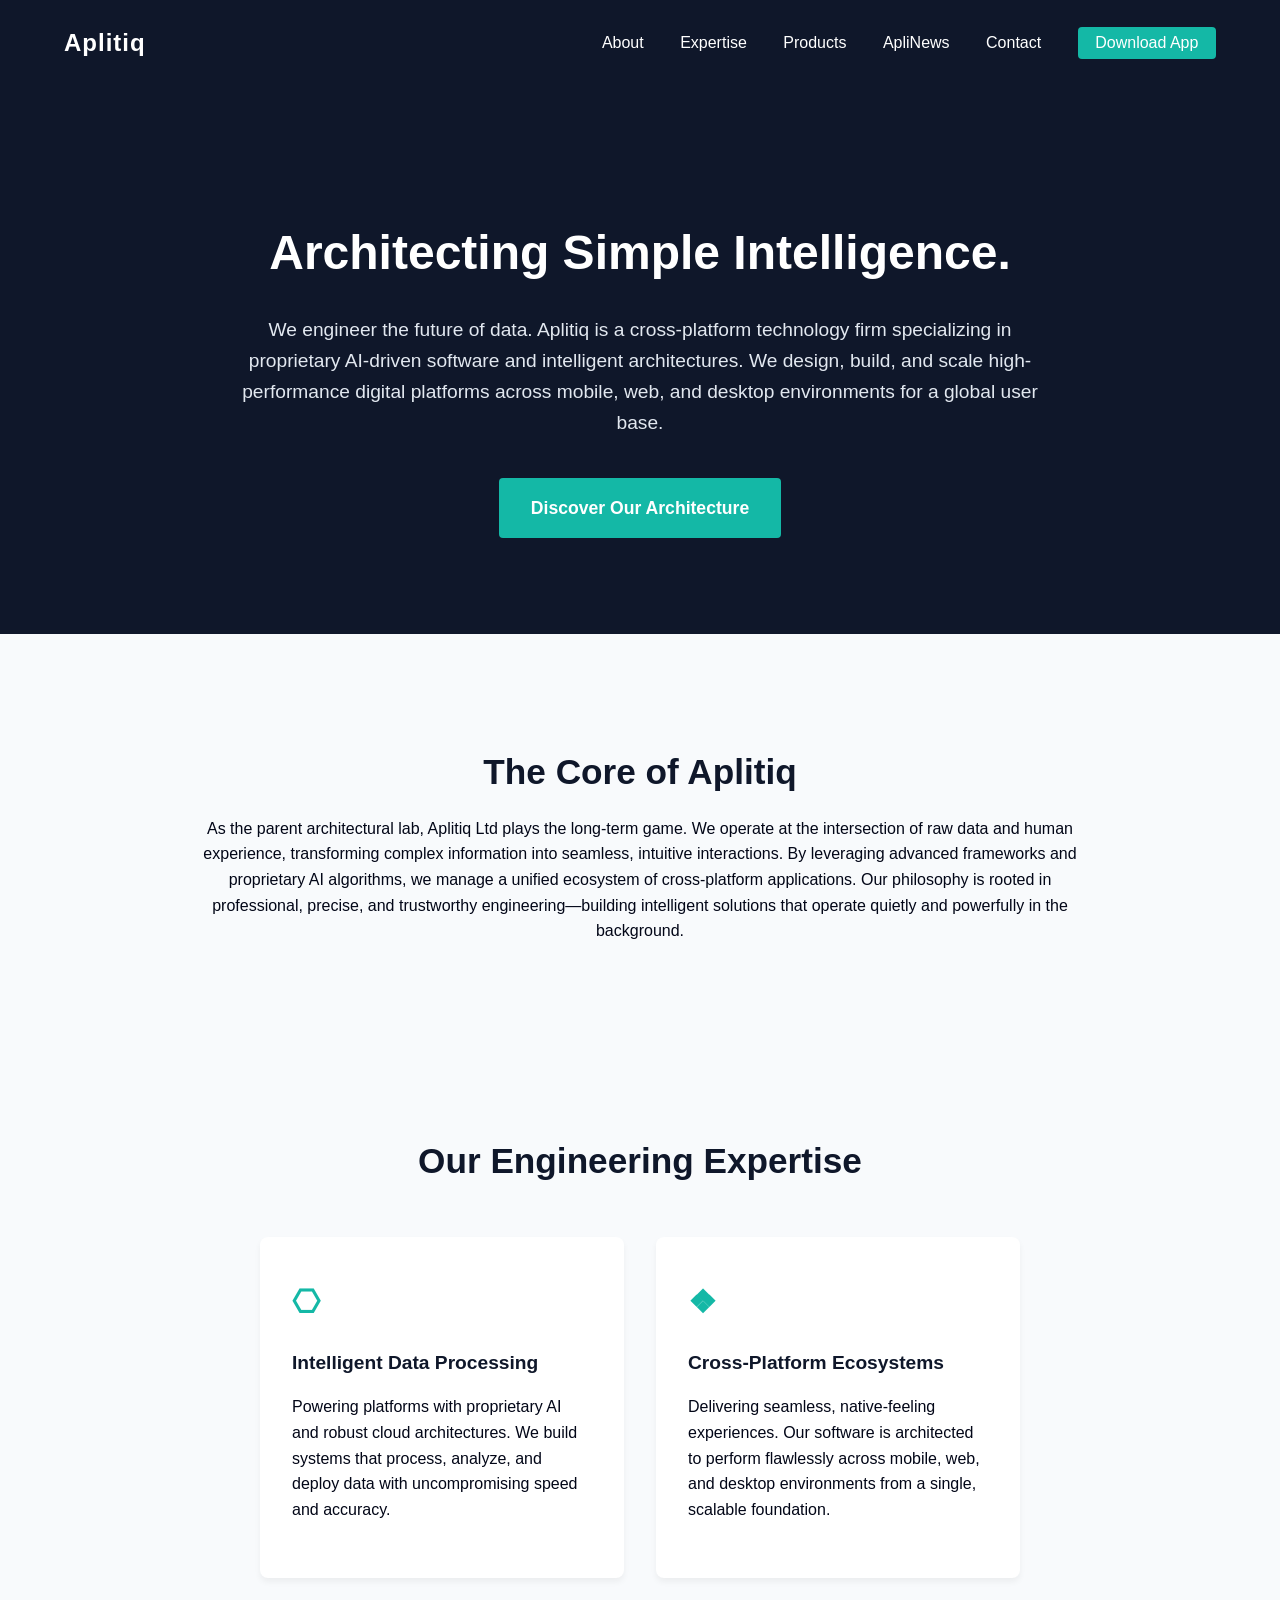
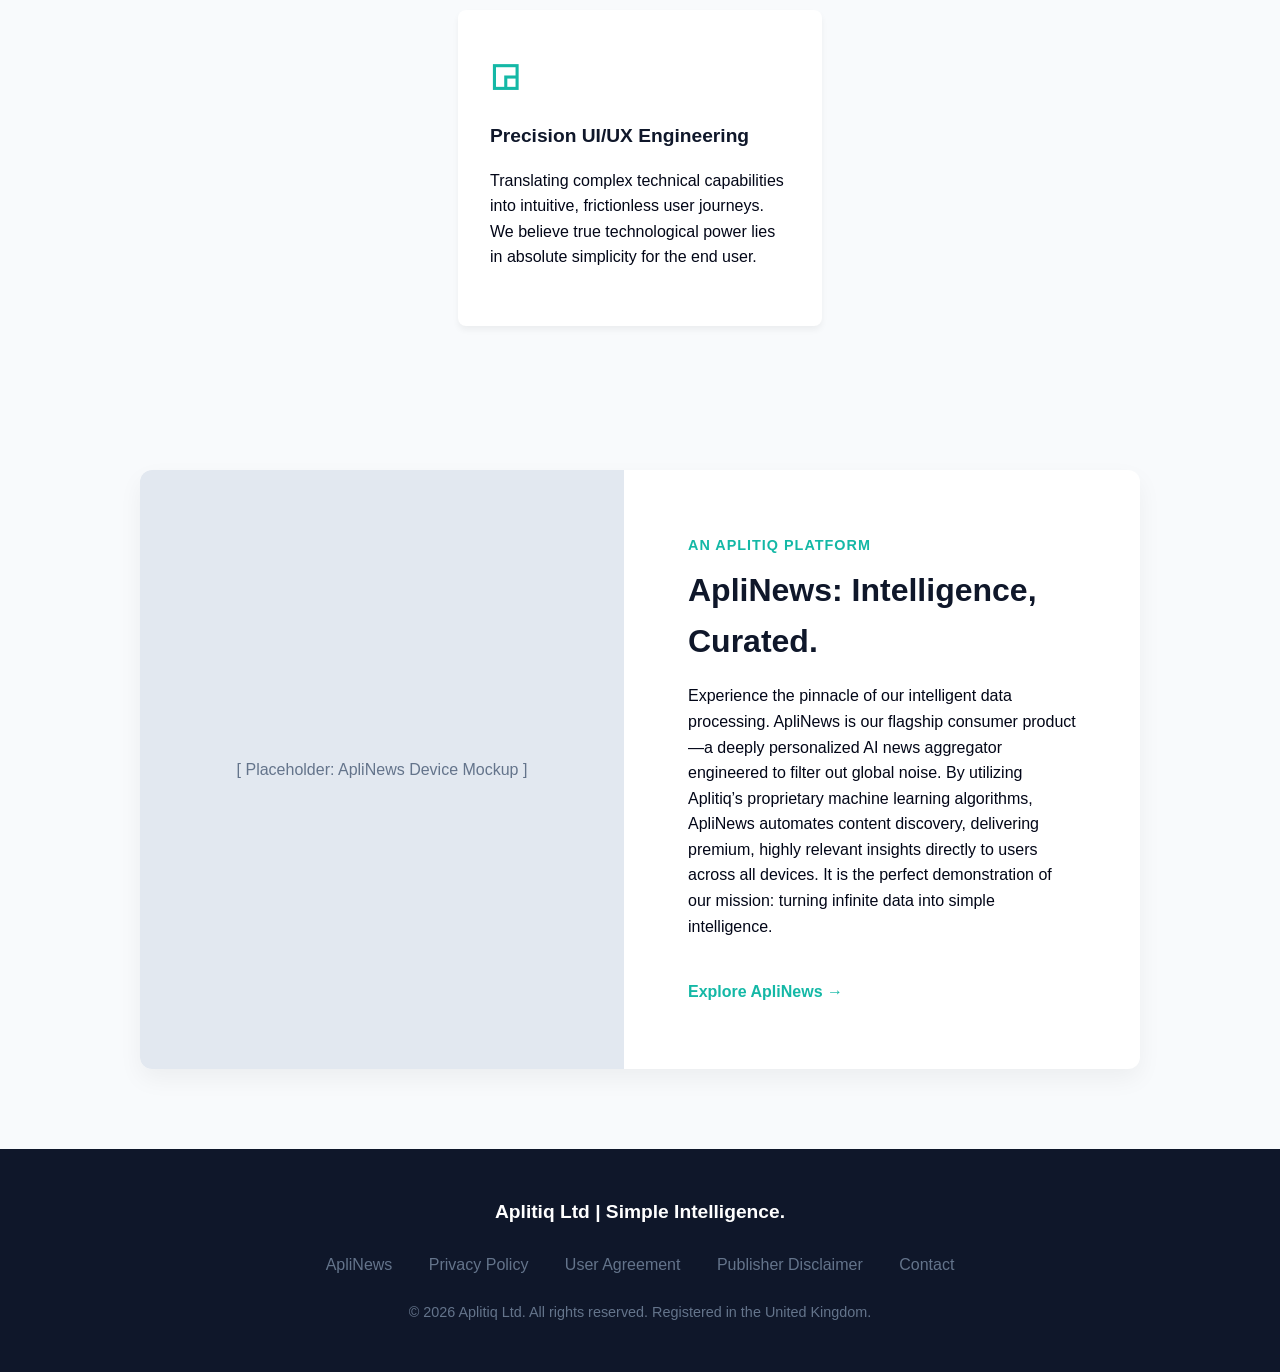
==== index.html @ 17eafb43 "main aplitiq website" ====
<!DOCTYPE html>
<html lang="en">
<head>
    <meta charset="UTF-8">
    <meta name="viewport" content="width=device-width, initial-scale=1.0">
    <title>Aplitiq Ltd | Simple Intelligence</title>
    <style>
        /* Global Styles & Variables */
        :root {
            --deep-slate: #0F172A;
            --electric-teal: #14B8A6;
            --crisp-off-white: #F8FAFC;
            --pure-white: #FFFFFF;
            --ink-black: #020617;
            --muted-slate: #64748B;
        }

        body {
            font-family: -apple-system, BlinkMacSystemFont, "Segoe UI", Roboto, Helvetica, Arial, sans-serif;
            margin: 0;
            padding: 0;
            background-color: var(--crisp-off-white);
            color: var(--ink-black);
            line-height: 1.6;
        }

        h1, h2, h3 {
            color: var(--deep-slate);
            margin-bottom: 1rem;
        }

        a {
            text-decoration: none;
            transition: color 0.3s ease;
        }

        /* 1. Header / Navigation */
        .navbar {
            background-color: var(--deep-slate);
            padding: 1.5rem 5%;
            display: flex;
            justify-content: space-between;
            align-items: center;
        }

        .logo {
            color: var(--pure-white);
            font-size: 1.5rem;
            font-weight: bold;
            letter-spacing: 1px;
        }

        .nav-links a {
            color: var(--pure-white);
            margin-left: 2rem;
            font-weight: 500;
        }

        .nav-links a:hover {
            color: var(--electric-teal);
        }

        .nav-links .nav-cta {
            background-color: var(--electric-teal);
            padding: 0.45rem 1.1rem;
            border-radius: 4px;
        }

        .nav-links .nav-cta:hover {
            background-color: #0F9788;
            color: var(--pure-white);
        }

        /* 2. Hero Section */
        .hero {
            background-color: var(--deep-slate);
            color: var(--pure-white);
            text-align: center;
            padding: 6rem 5%;
        }

        .hero h1 {
            color: var(--pure-white);
            font-size: 3rem;
            margin-bottom: 1.5rem;
        }

        .hero p {
            font-size: 1.2rem;
            max-width: 800px;
            margin: 0 auto 2.5rem auto;
            color: #E2E8F0; /* Slightly muted white for readability */
        }

        .cta-btn {
            background-color: var(--electric-teal);
            color: var(--pure-white);
            padding: 1rem 2rem;
            font-size: 1.1rem;
            font-weight: bold;
            border-radius: 4px;
            display: inline-block;
        }

        .cta-btn:hover {
            background-color: #0F9788; /* Slightly darker teal on hover */
        }

        /* 3. About The Lab */
        .about {
            padding: 5rem 5%;
            text-align: center;
            max-width: 900px;
            margin: 0 auto;
        }

        .about h2 {
            font-size: 2.2rem;
        }

        /* 4. Core Competencies */
        .competencies {
            padding: 4rem 5%;
            background-color: var(--crisp-off-white);
            text-align: center;
        }

        .competencies h2 {
            font-size: 2.2rem;
            margin-bottom: 3rem;
        }

        .cards-container {
            display: flex;
            justify-content: center;
            gap: 2rem;
            flex-wrap: wrap;
        }

        .card {
            background-color: var(--pure-white);
            padding: 2.5rem 2rem;
            border-radius: 8px;
            width: 300px;
            box-shadow: 0 4px 6px rgba(0, 0, 0, 0.05);
            text-align: left;
        }

        .card-icon {
            color: var(--electric-teal);
            font-size: 2rem;
            margin-bottom: 1rem;
            font-weight: bold;
        }

        .card h3 {
            font-size: 1.2rem;
            margin-bottom: 1rem;
        }

        /* 5. Featured Product */
        .product-spotlight {
            padding: 5rem 5%;
        }

        .product-container {
            background-color: var(--pure-white);
            border-radius: 12px;
            display: flex;
            max-width: 1000px;
            margin: 0 auto;
            overflow: hidden;
            box-shadow: 0 10px 25px rgba(0, 0, 0, 0.05);
            flex-wrap: wrap;
        }

        .product-visual {
            flex: 1;
            min-width: 300px;
            background-color: #E2E8F0; /* Placeholder for image */
            display: flex;
            align-items: center;
            justify-content: center;
            padding: 3rem;
            color: var(--muted-slate);
        }

        .product-copy {
            flex: 1;
            padding: 4rem;
            min-width: 300px;
        }

        .eyebrow {
            color: var(--electric-teal);
            font-weight: bold;
            font-size: 0.9rem;
            letter-spacing: 1px;
            text-transform: uppercase;
        }

        .product-copy h2 {
            font-size: 2rem;
            margin-top: 0.5rem;
        }

        .product-link {
            color: var(--electric-teal);
            font-weight: bold;
            display: inline-block;
            margin-top: 1.5rem;
        }

        /* 6. Footer */
        .footer {
            background-color: var(--deep-slate);
            color: var(--muted-slate);
            text-align: center;
            padding: 3rem 5%;
        }

        .footer-brand {
            color: var(--pure-white);
            font-weight: bold;
            font-size: 1.2rem;
            margin-bottom: 1.5rem;
        }

        .footer-links {
            margin-bottom: 1.5rem;
        }

        .footer-links a {
            color: var(--muted-slate);
            margin: 0 1rem;
        }

        .footer-links a:hover {
            color: var(--pure-white);
        }

        .footer-legal {
            font-size: 0.9rem;
        }

        /* Responsive adjustments */
        @media (max-width: 768px) {
            .navbar { flex-direction: column; gap: 1rem; }
            .nav-links a { margin: 0 1rem; }
            .hero h1 { font-size: 2.2rem; }
            .product-copy { padding: 2rem; }
        }
    </style>
</head>
<body>

    <!-- 1. Header / Navigation -->
    <nav class="navbar">
        <div class="logo">Aplitiq</div>
        <div class="nav-links">
            <a href="#about">About</a>
            <a href="#expertise">Expertise</a>
            <a href="#products">Products</a>
            <a href="/aplinews/">ApliNews</a>
            <a href="/contact/">Contact</a>
            <a href="/aplinews/" class="nav-cta">Download App</a>
        </div>
    </nav>

    <!-- 2. Hero Section -->
    <header class="hero">
        <h1>Architecting Simple Intelligence.</h1>
        <p>We engineer the future of data. Aplitiq is a cross-platform technology firm specializing in proprietary AI-driven software and intelligent architectures. We design, build, and scale high-performance digital platforms across mobile, web, and desktop environments for a global user base.</p>
        <a href="#work" class="cta-btn">Discover Our Architecture</a>
    </header>

    <!-- 3. About The Lab -->
    <section id="about" class="about">
        <h2>The Core of Aplitiq</h2>
        <p>As the parent architectural lab, Aplitiq Ltd plays the long-term game. We operate at the intersection of raw data and human experience, transforming complex information into seamless, intuitive interactions. By leveraging advanced frameworks and proprietary AI algorithms, we manage a unified ecosystem of cross-platform applications. Our philosophy is rooted in professional, precise, and trustworthy engineering—building intelligent solutions that operate quietly and powerfully in the background.</p>
    </section>

    <!-- 4. Core Competencies / Expertise -->
    <section id="expertise" class="competencies">
        <h2>Our Engineering Expertise</h2>
        <div class="cards-container">
            
            <div class="card">
                <div class="card-icon">⎔</div>
                <h3>Intelligent Data Processing</h3>
                <p>Powering platforms with proprietary AI and robust cloud architectures. We build systems that process, analyze, and deploy data with uncompromising speed and accuracy.</p>
            </div>

            <div class="card">
                <div class="card-icon">❖</div>
                <h3>Cross-Platform Ecosystems</h3>
                <p>Delivering seamless, native-feeling experiences. Our software is architected to perform flawlessly across mobile, web, and desktop environments from a single, scalable foundation.</p>
            </div>

            <div class="card">
                <div class="card-icon">◲</div>
                <h3>Precision UI/UX Engineering</h3>
                <p>Translating complex technical capabilities into intuitive, frictionless user journeys. We believe true technological power lies in absolute simplicity for the end user.</p>
            </div>

        </div>
    </section>

    <!-- 5. Featured Product Spotlight -->
    <section id="products" class="product-spotlight">
        <div class="product-container">
            <div class="product-visual">
                <p>[ Placeholder: ApliNews Device Mockup ]</p>
            </div>
            <div class="product-copy">
                <div class="eyebrow">An Aplitiq Platform</div>
                <h2>ApliNews: Intelligence, Curated.</h2>
                <p>Experience the pinnacle of our intelligent data processing. ApliNews is our flagship consumer product—a deeply personalized AI news aggregator engineered to filter out global noise. By utilizing Aplitiq’s proprietary machine learning algorithms, ApliNews automates content discovery, delivering premium, highly relevant insights directly to users across all devices. It is the perfect demonstration of our mission: turning infinite data into simple intelligence.</p>
                <a href="/aplinews/" class="product-link">Explore ApliNews →</a>
            </div>
        </div>
    </section>

    <!-- 6. Footer -->
    <footer class="footer">
        <div class="footer-brand">Aplitiq Ltd | Simple Intelligence.</div>
        <div class="footer-links">
            <a href="/aplinews/">ApliNews</a>
            <a href="/privacy-policy/">Privacy Policy</a>
            <a href="/user-agreement/">User Agreement</a>
            <a href="/publisher-disclaimer/">Publisher Disclaimer</a>
            <a href="/contact/">Contact</a>
        </div>
        <div class="footer-legal">
            © 2026 Aplitiq Ltd. All rights reserved. Registered in the United Kingdom.
        </div>
    </footer>

</body>
</html>
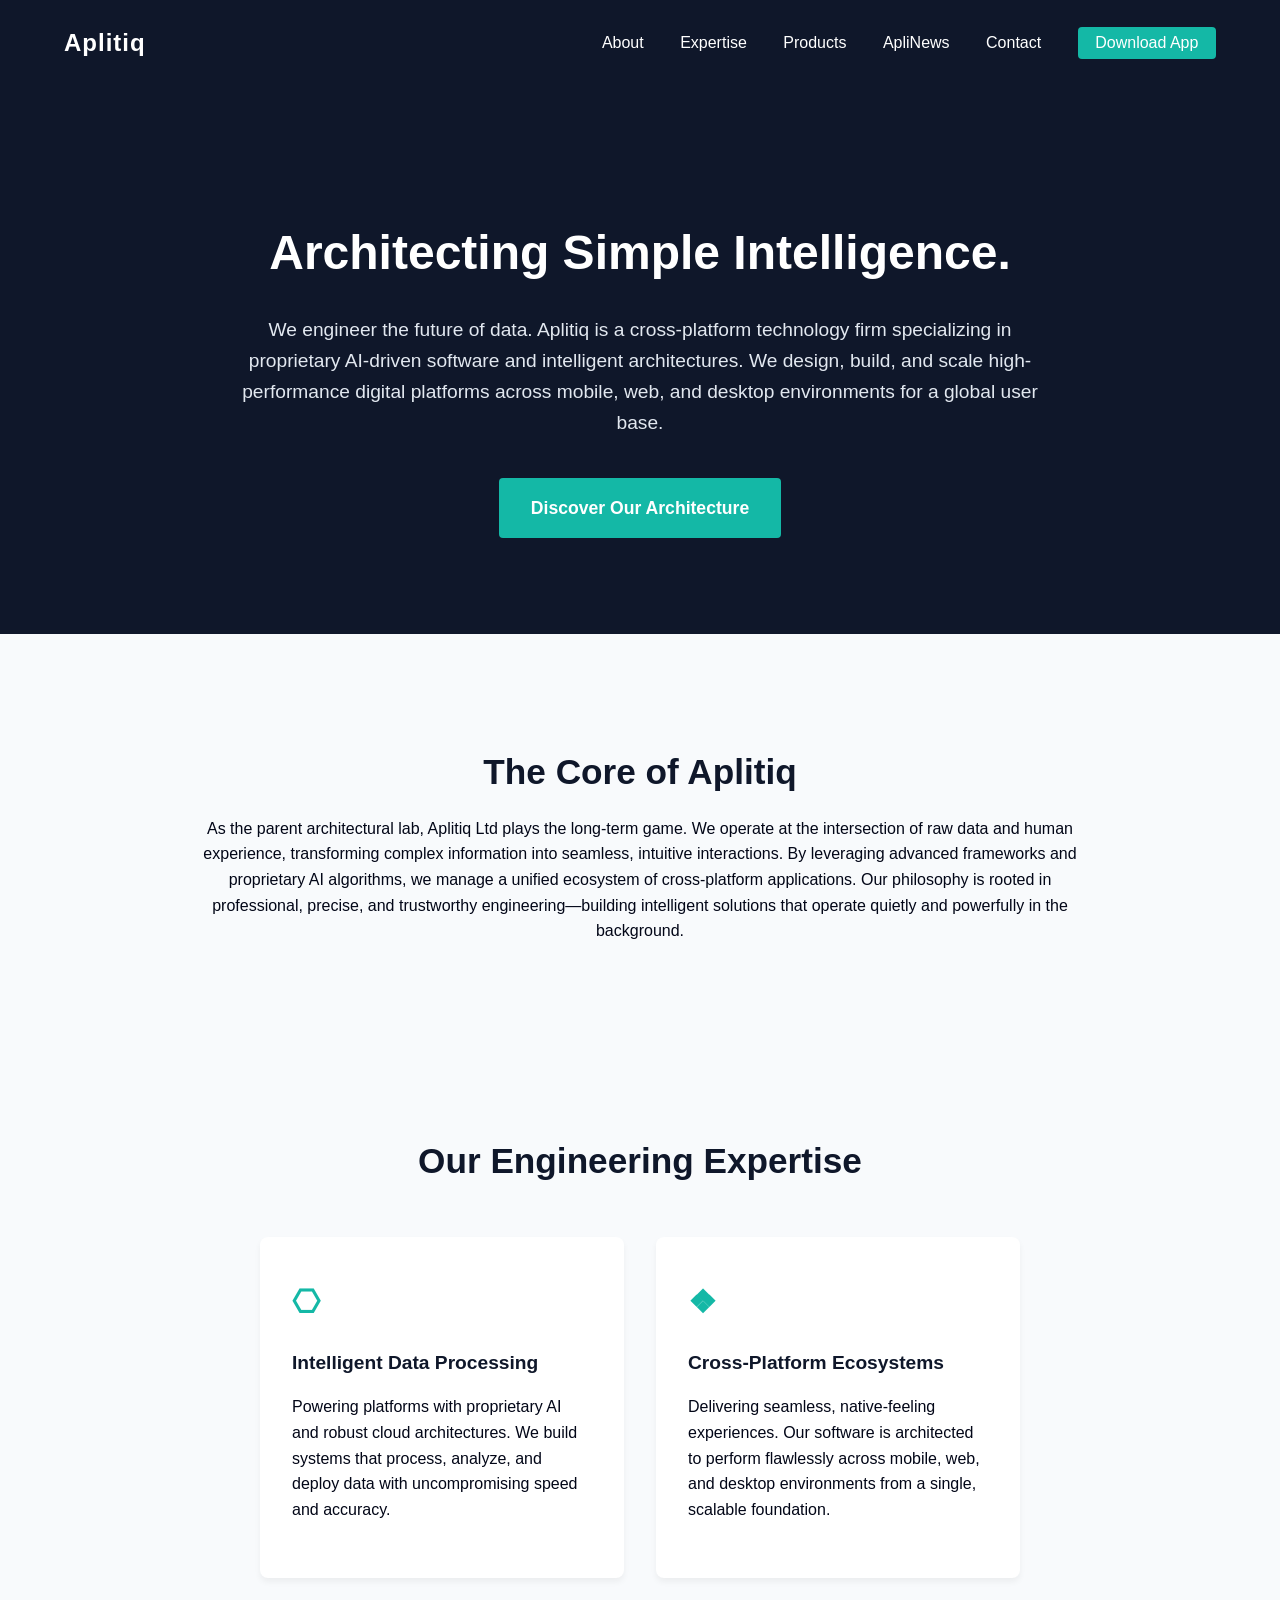
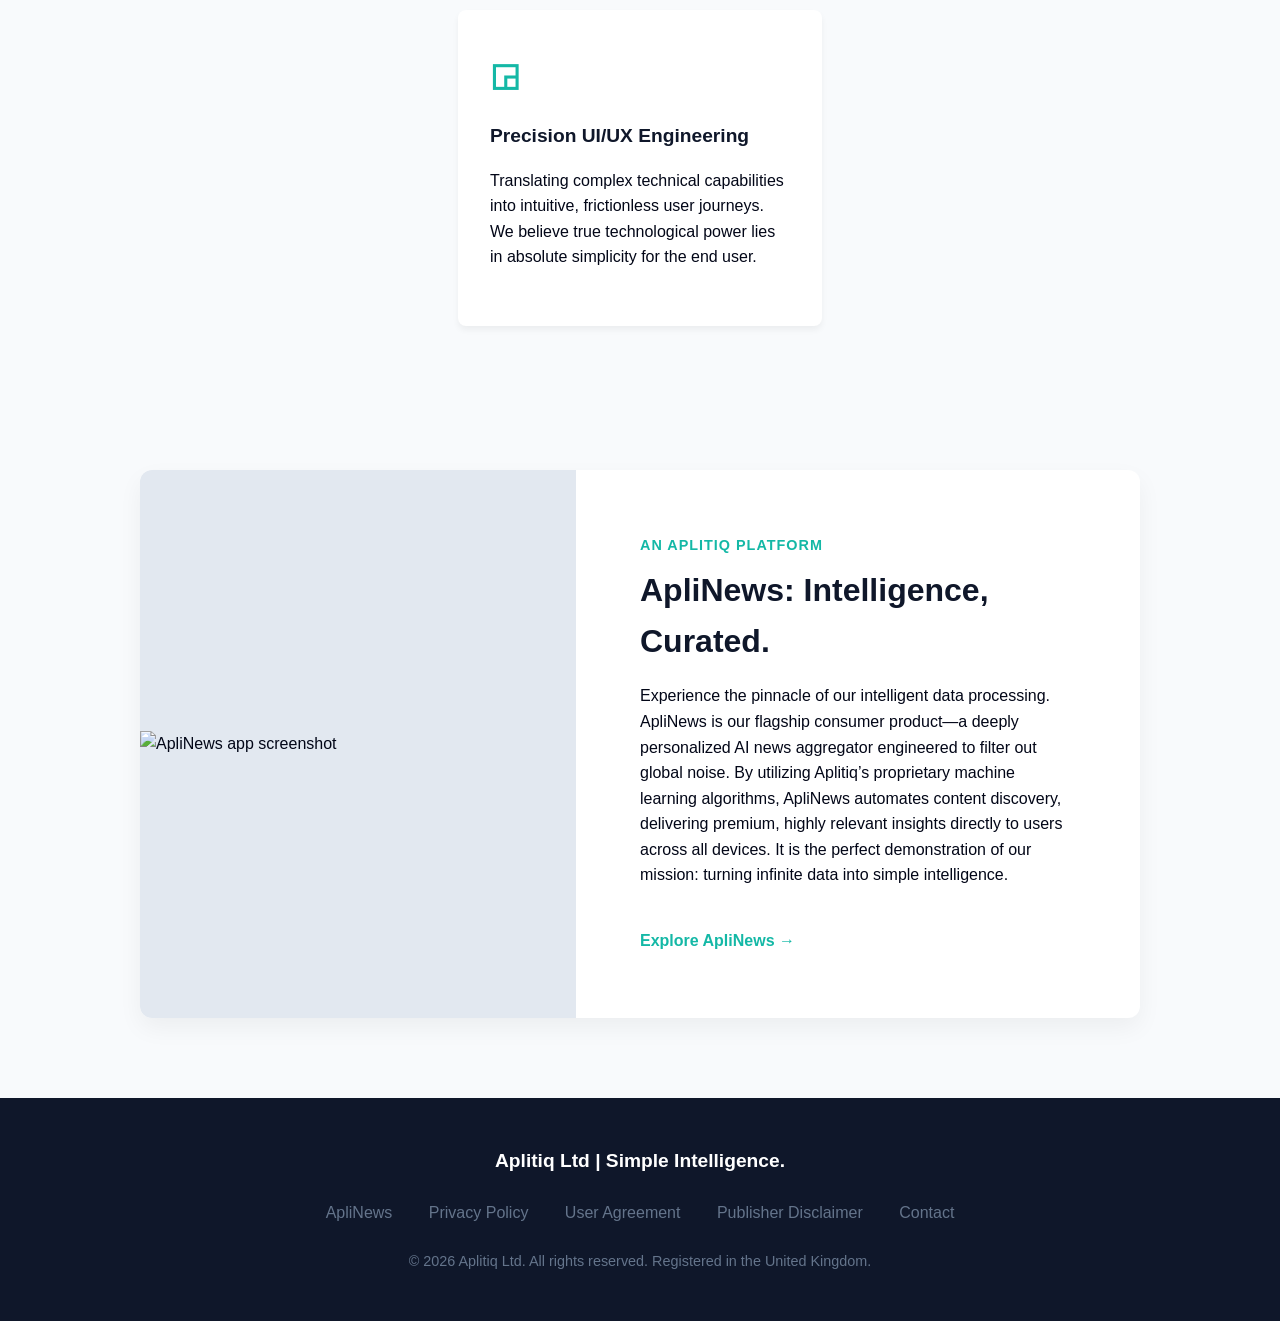
==== commit fca780ef: "adding images" ====
--- a/index.html
+++ b/index.html
@@ -177,12 +177,18 @@
         .product-visual {
             flex: 1;
             min-width: 300px;
-            background-color: #E2E8F0; /* Placeholder for image */
+            background-color: #E2E8F0;
             display: flex;
             align-items: center;
             justify-content: center;
-            padding: 3rem;
-            color: var(--muted-slate);
+            padding: 0;
+        }
+
+        .product-visual img {
+            width: 100%;
+            height: auto;
+            display: block;
+            object-fit: cover;
         }
 
         .product-copy {
@@ -310,7 +316,7 @@
     <section id="products" class="product-spotlight">
         <div class="product-container">
             <div class="product-visual">
-                <p>[ Placeholder: ApliNews Device Mockup ]</p>
+                <img src="/images/aplinews-screen.jpg" alt="ApliNews app screenshot">
             </div>
             <div class="product-copy">
                 <div class="eyebrow">An Aplitiq Platform</div>
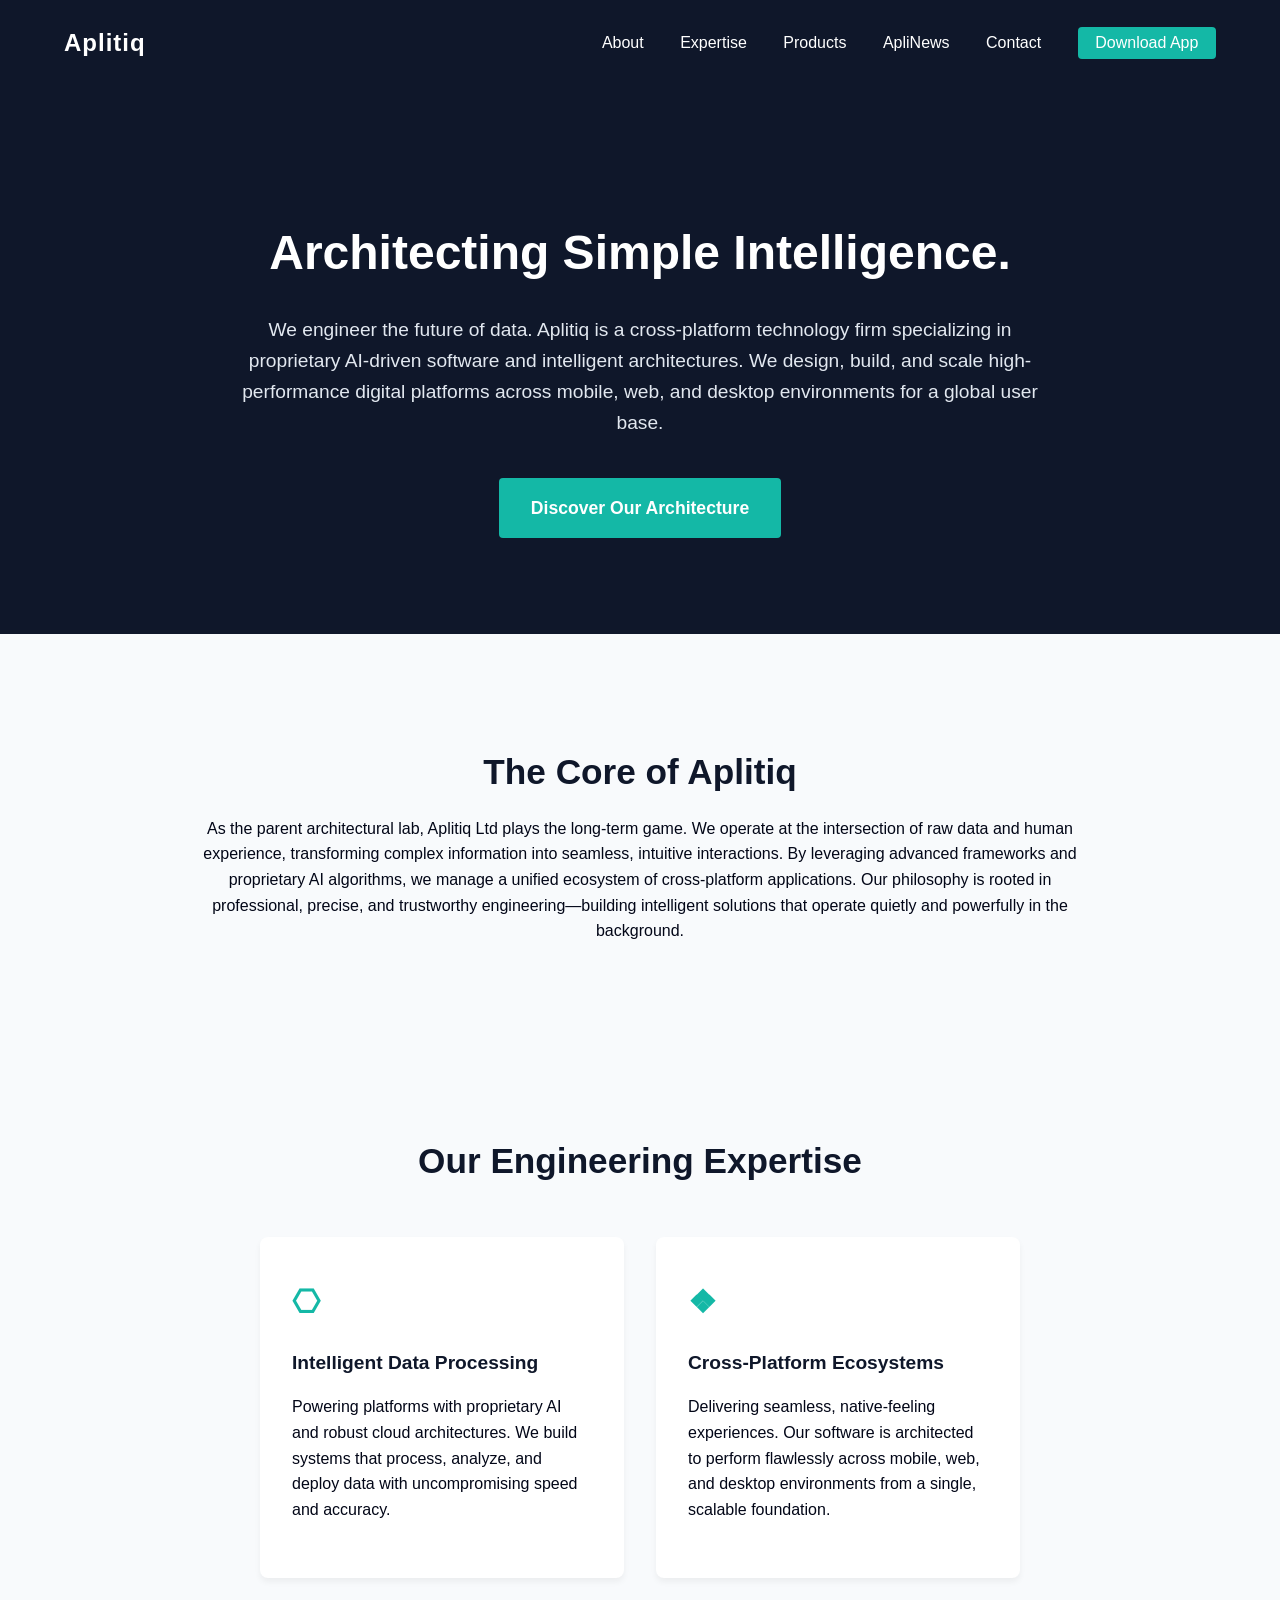
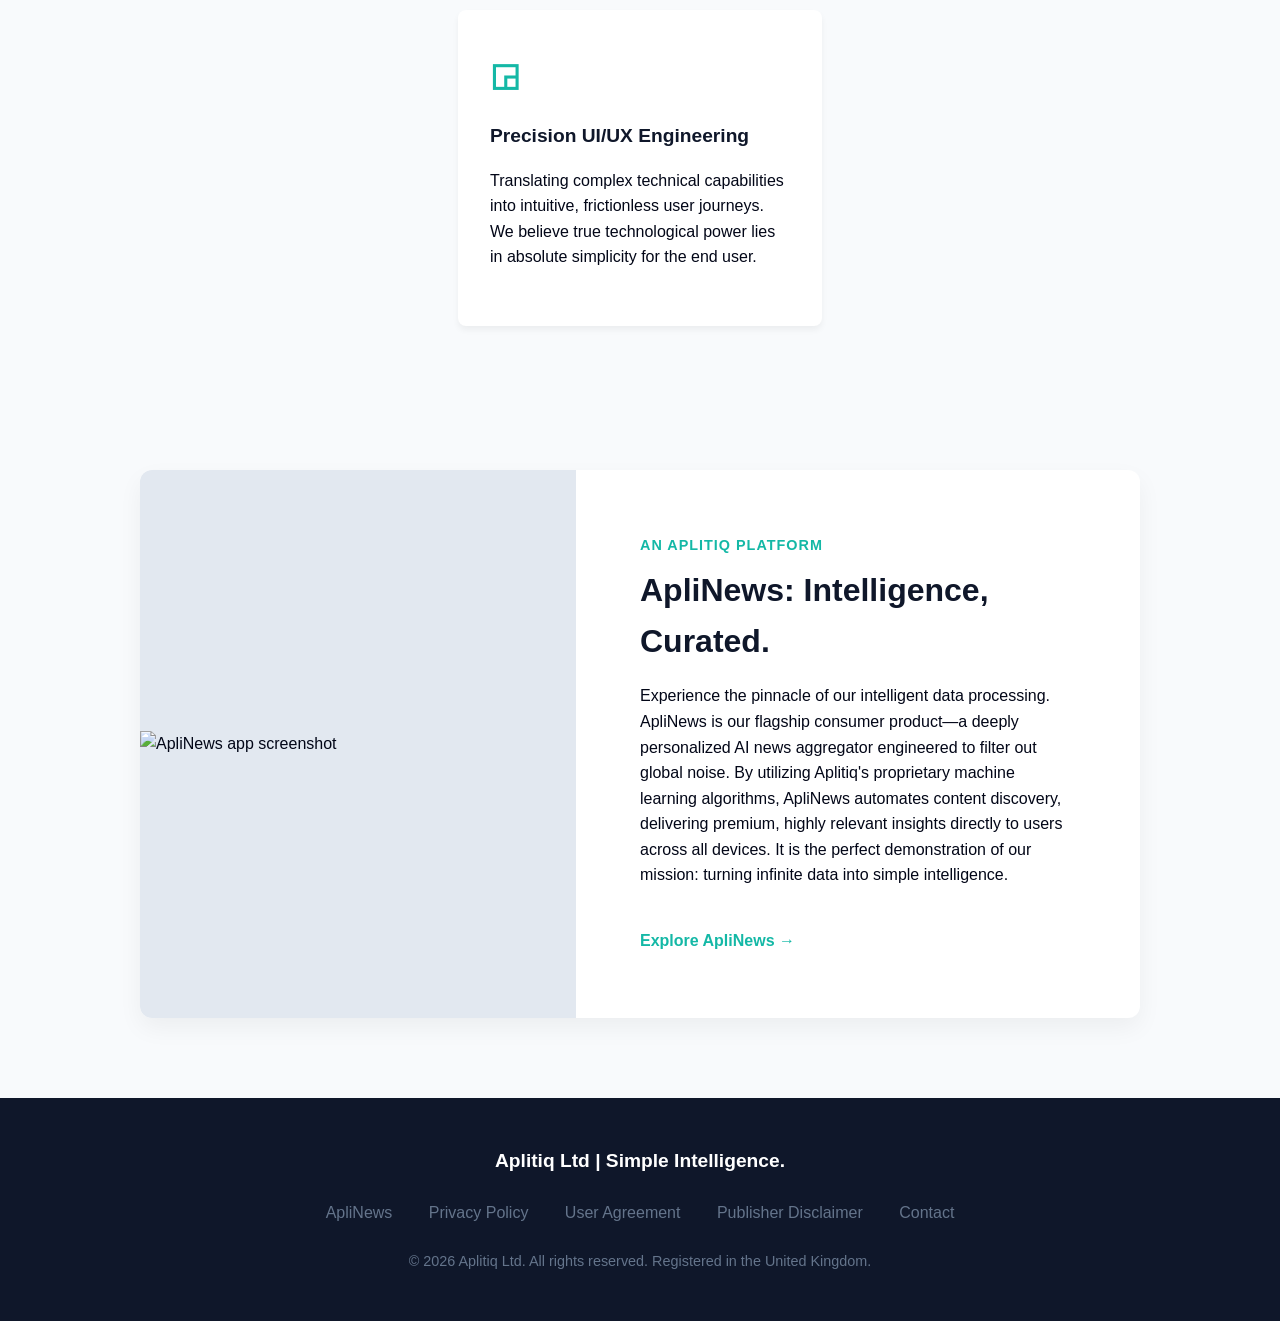
==== commit 854927f3: "changes:in links and directories" ====
--- a/index.html
+++ b/index.html
@@ -267,9 +267,9 @@
             <a href="#about">About</a>
             <a href="#expertise">Expertise</a>
             <a href="#products">Products</a>
-            <a href="/aplinews/">ApliNews</a>
-            <a href="/contact/">Contact</a>
-            <a href="/aplinews/" class="nav-cta">Download App</a>
+            <a href="aplinews/">ApliNews</a>
+            <a href="contact/">Contact</a>
+            <a href="aplinews/" class="nav-cta">Download App</a>
         </div>
     </nav>
 
@@ -316,13 +316,13 @@
     <section id="products" class="product-spotlight">
         <div class="product-container">
             <div class="product-visual">
-                <img src="/images/aplinews-screen.jpg" alt="ApliNews app screenshot">
+                <img src="images/aplinews-screen.jpg" alt="ApliNews app screenshot">
             </div>
             <div class="product-copy">
                 <div class="eyebrow">An Aplitiq Platform</div>
                 <h2>ApliNews: Intelligence, Curated.</h2>
-                <p>Experience the pinnacle of our intelligent data processing. ApliNews is our flagship consumer product—a deeply personalized AI news aggregator engineered to filter out global noise. By utilizing Aplitiq’s proprietary machine learning algorithms, ApliNews automates content discovery, delivering premium, highly relevant insights directly to users across all devices. It is the perfect demonstration of our mission: turning infinite data into simple intelligence.</p>
-                <a href="/aplinews/" class="product-link">Explore ApliNews →</a>
+                <p>Experience the pinnacle of our intelligent data processing. ApliNews is our flagship consumer product—a deeply personalized AI news aggregator engineered to filter out global noise. By utilizing Aplitiq's proprietary machine learning algorithms, ApliNews automates content discovery, delivering premium, highly relevant insights directly to users across all devices. It is the perfect demonstration of our mission: turning infinite data into simple intelligence.</p>
+                <a href="aplinews/" class="product-link">Explore ApliNews →</a>
             </div>
         </div>
     </section>
@@ -331,11 +331,11 @@
     <footer class="footer">
         <div class="footer-brand">Aplitiq Ltd | Simple Intelligence.</div>
         <div class="footer-links">
-            <a href="/aplinews/">ApliNews</a>
-            <a href="/privacy-policy/">Privacy Policy</a>
-            <a href="/user-agreement/">User Agreement</a>
-            <a href="/publisher-disclaimer/">Publisher Disclaimer</a>
-            <a href="/contact/">Contact</a>
+            <a href="aplinews/">ApliNews</a>
+            <a href="privacy-policy/">Privacy Policy</a>
+            <a href="user-agreement/">User Agreement</a>
+            <a href="publisher-disclaimer/">Publisher Disclaimer</a>
+            <a href="contact/">Contact</a>
         </div>
         <div class="footer-legal">
             © 2026 Aplitiq Ltd. All rights reserved. Registered in the United Kingdom.
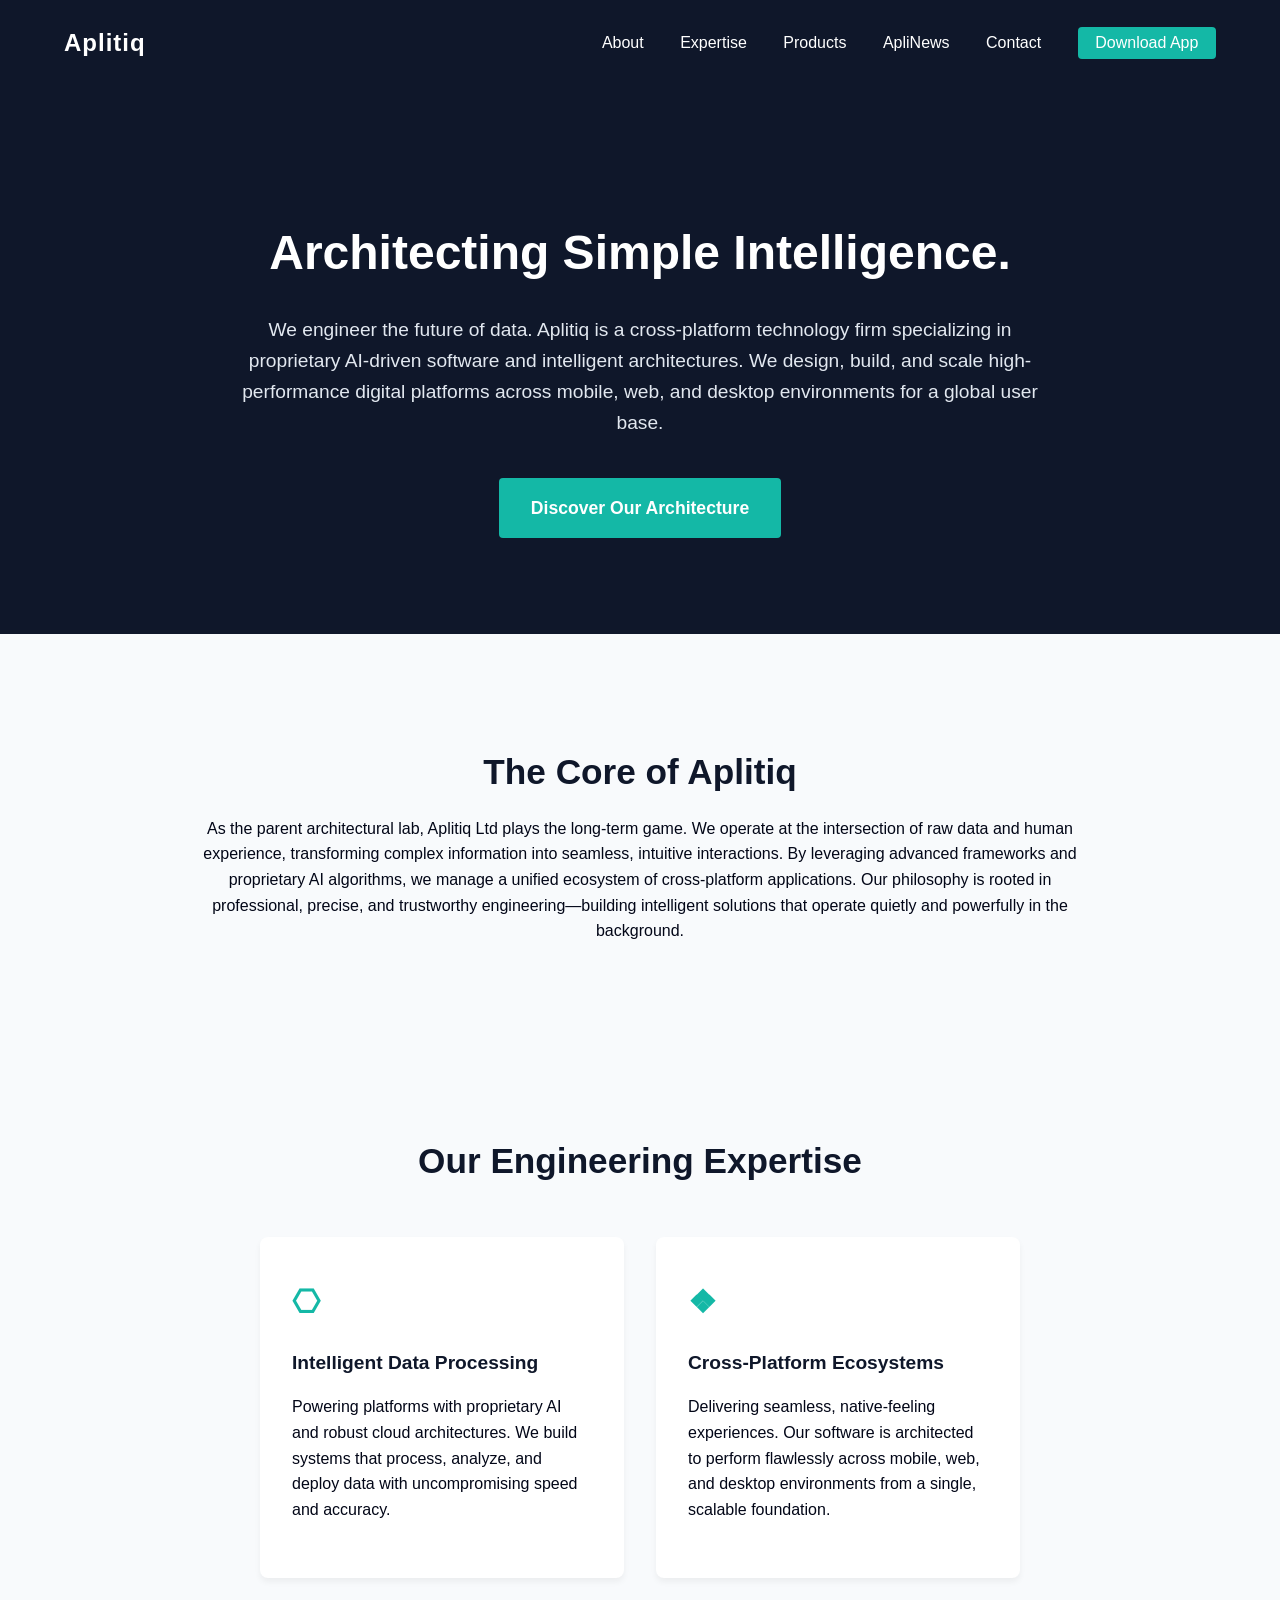
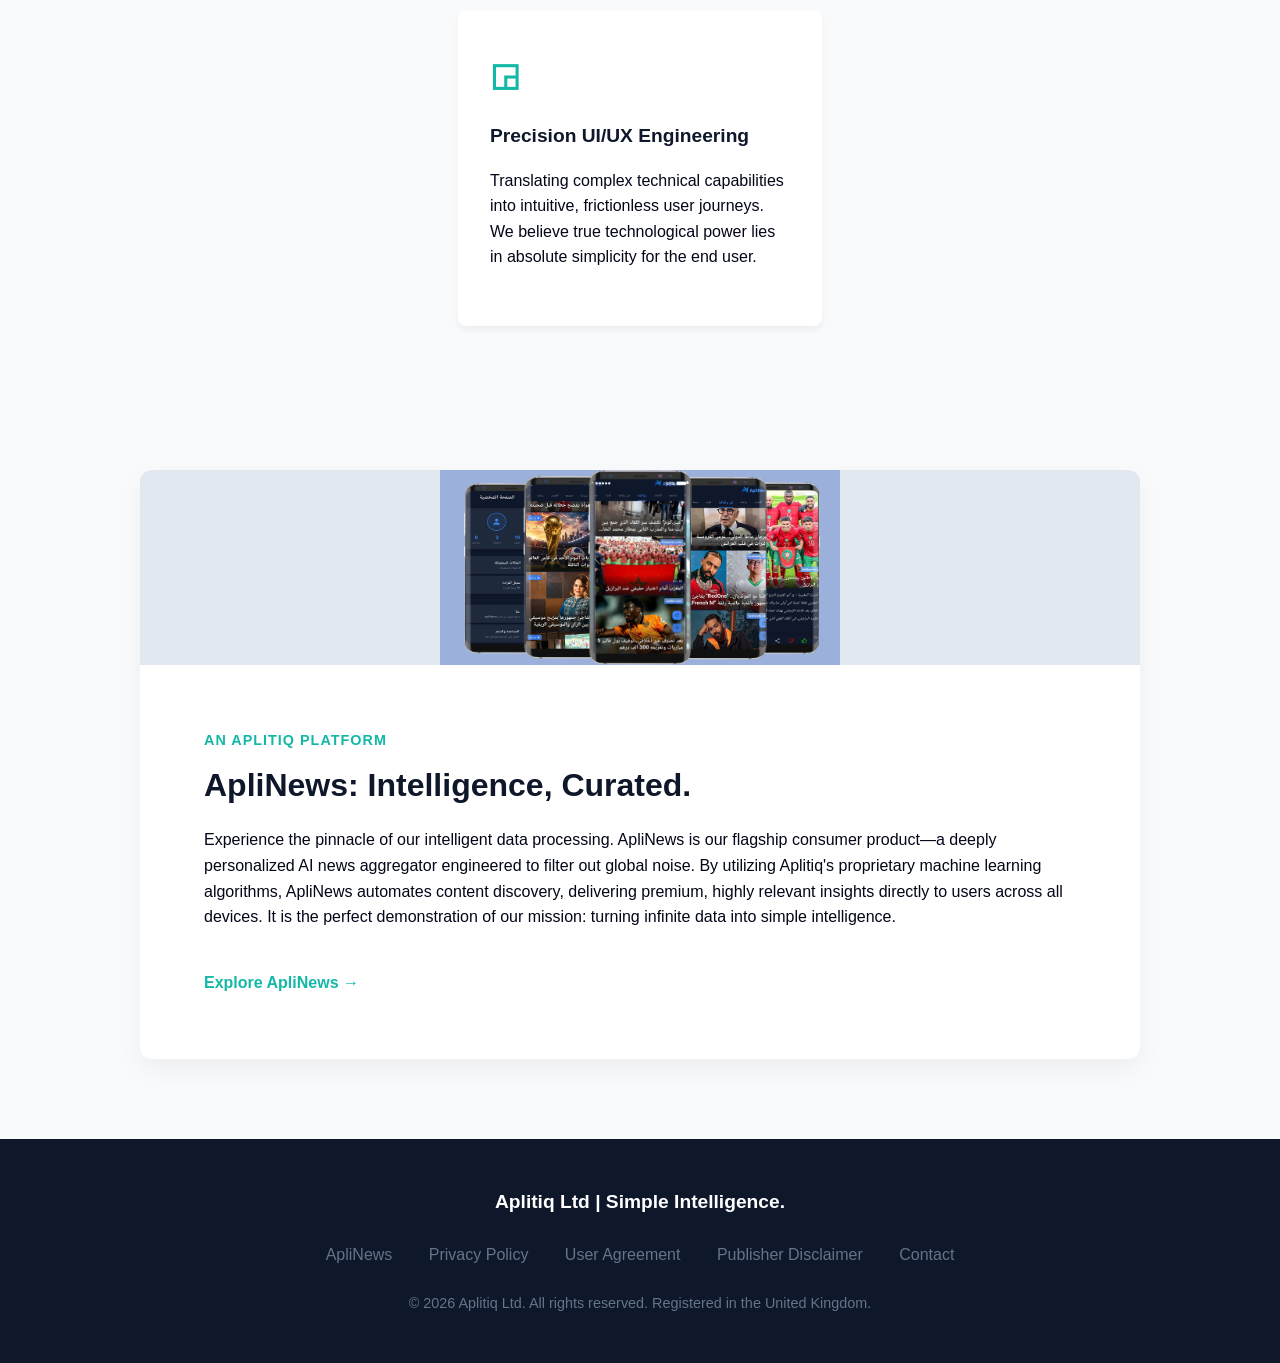
==== commit 4ef8e2cc: "adding new images and modifying index.html and aplinews/index.html" ====
--- a/index.html
+++ b/index.html
@@ -167,6 +167,7 @@
             background-color: var(--pure-white);
             border-radius: 12px;
             display: flex;
+            flex-direction: column;
             max-width: 1000px;
             margin: 0 auto;
             overflow: hidden;
@@ -188,7 +189,8 @@
             width: 100%;
             height: auto;
             display: block;
-            object-fit: cover;
+            object-fit: contain;
+            max-width: 400px;
         }
 
         .product-copy {
@@ -316,7 +318,7 @@
     <section id="products" class="product-spotlight">
         <div class="product-container">
             <div class="product-visual">
-                <img src="images/aplinews-screen.jpg" alt="ApliNews app screenshot">
+                <img src="images/maroc-Feature-Graphic.png" alt="ApliNews Morocco feature graphic">
             </div>
             <div class="product-copy">
                 <div class="eyebrow">An Aplitiq Platform</div>
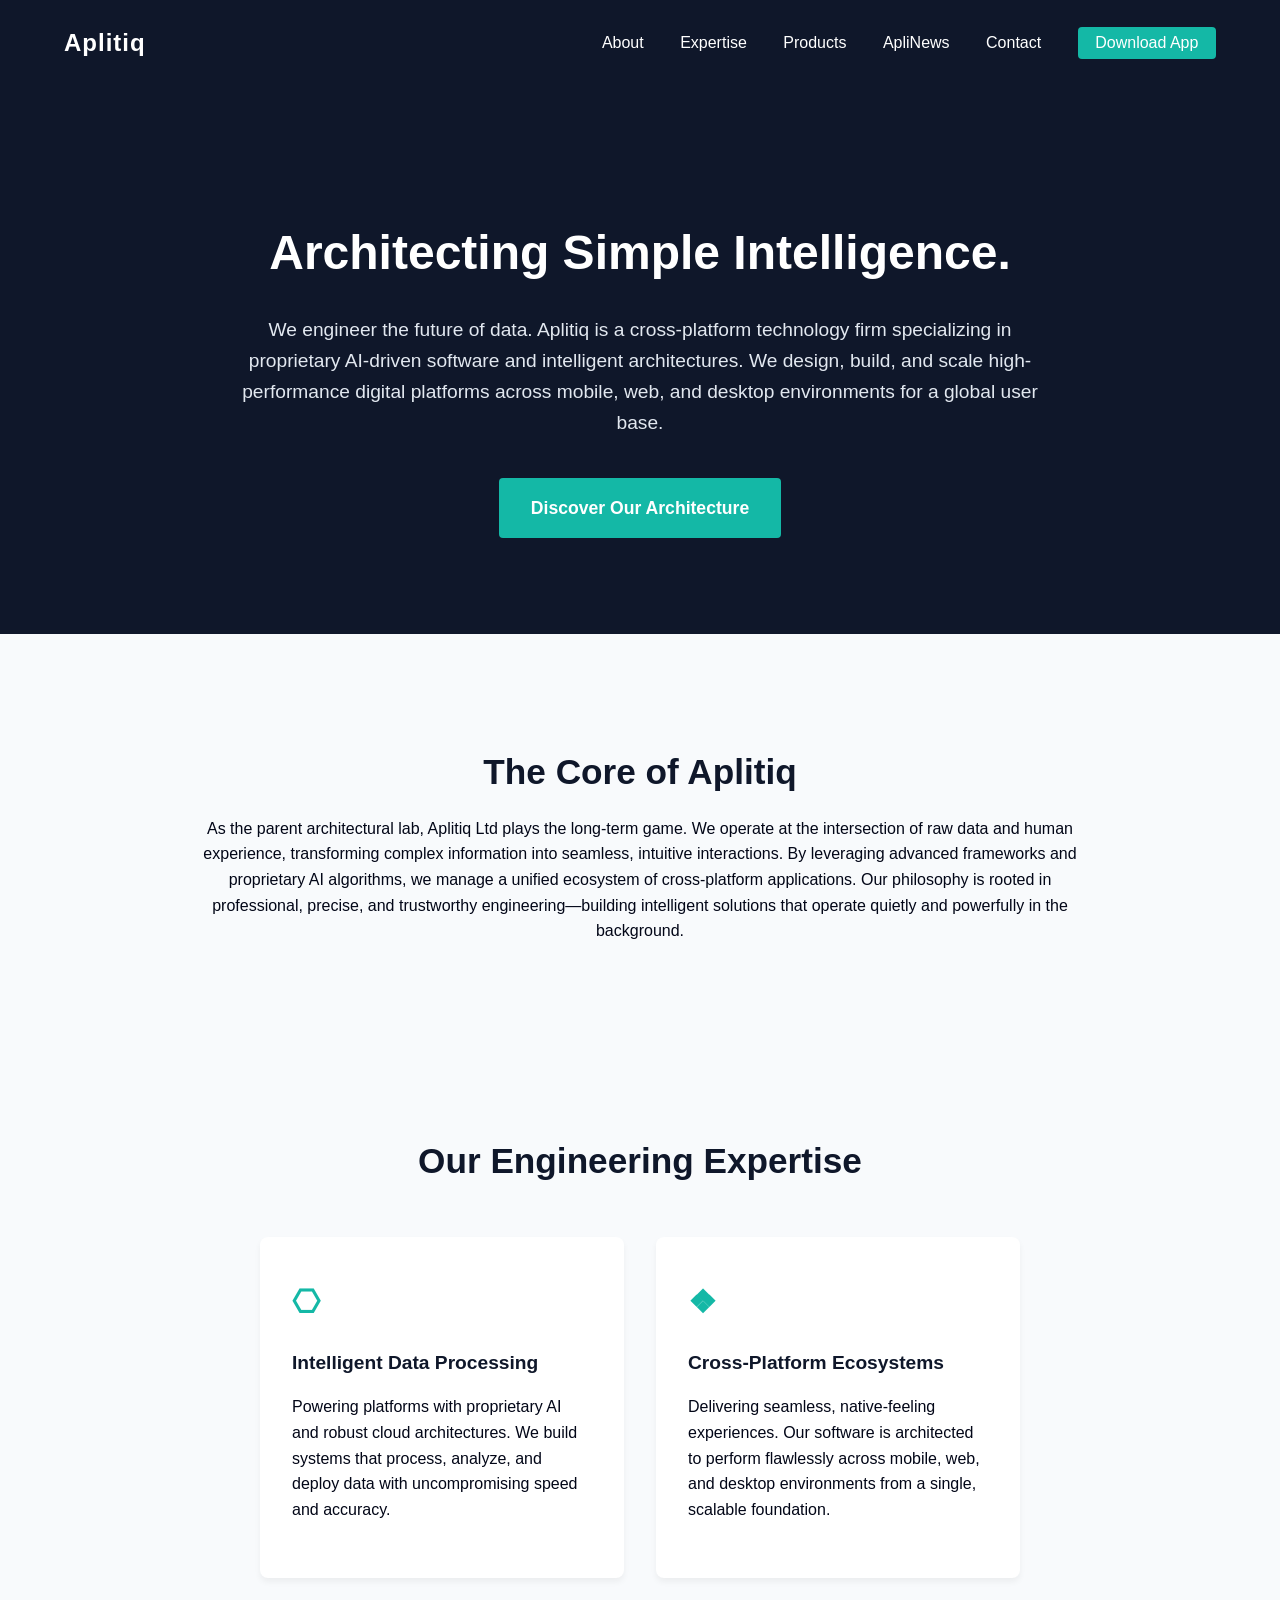
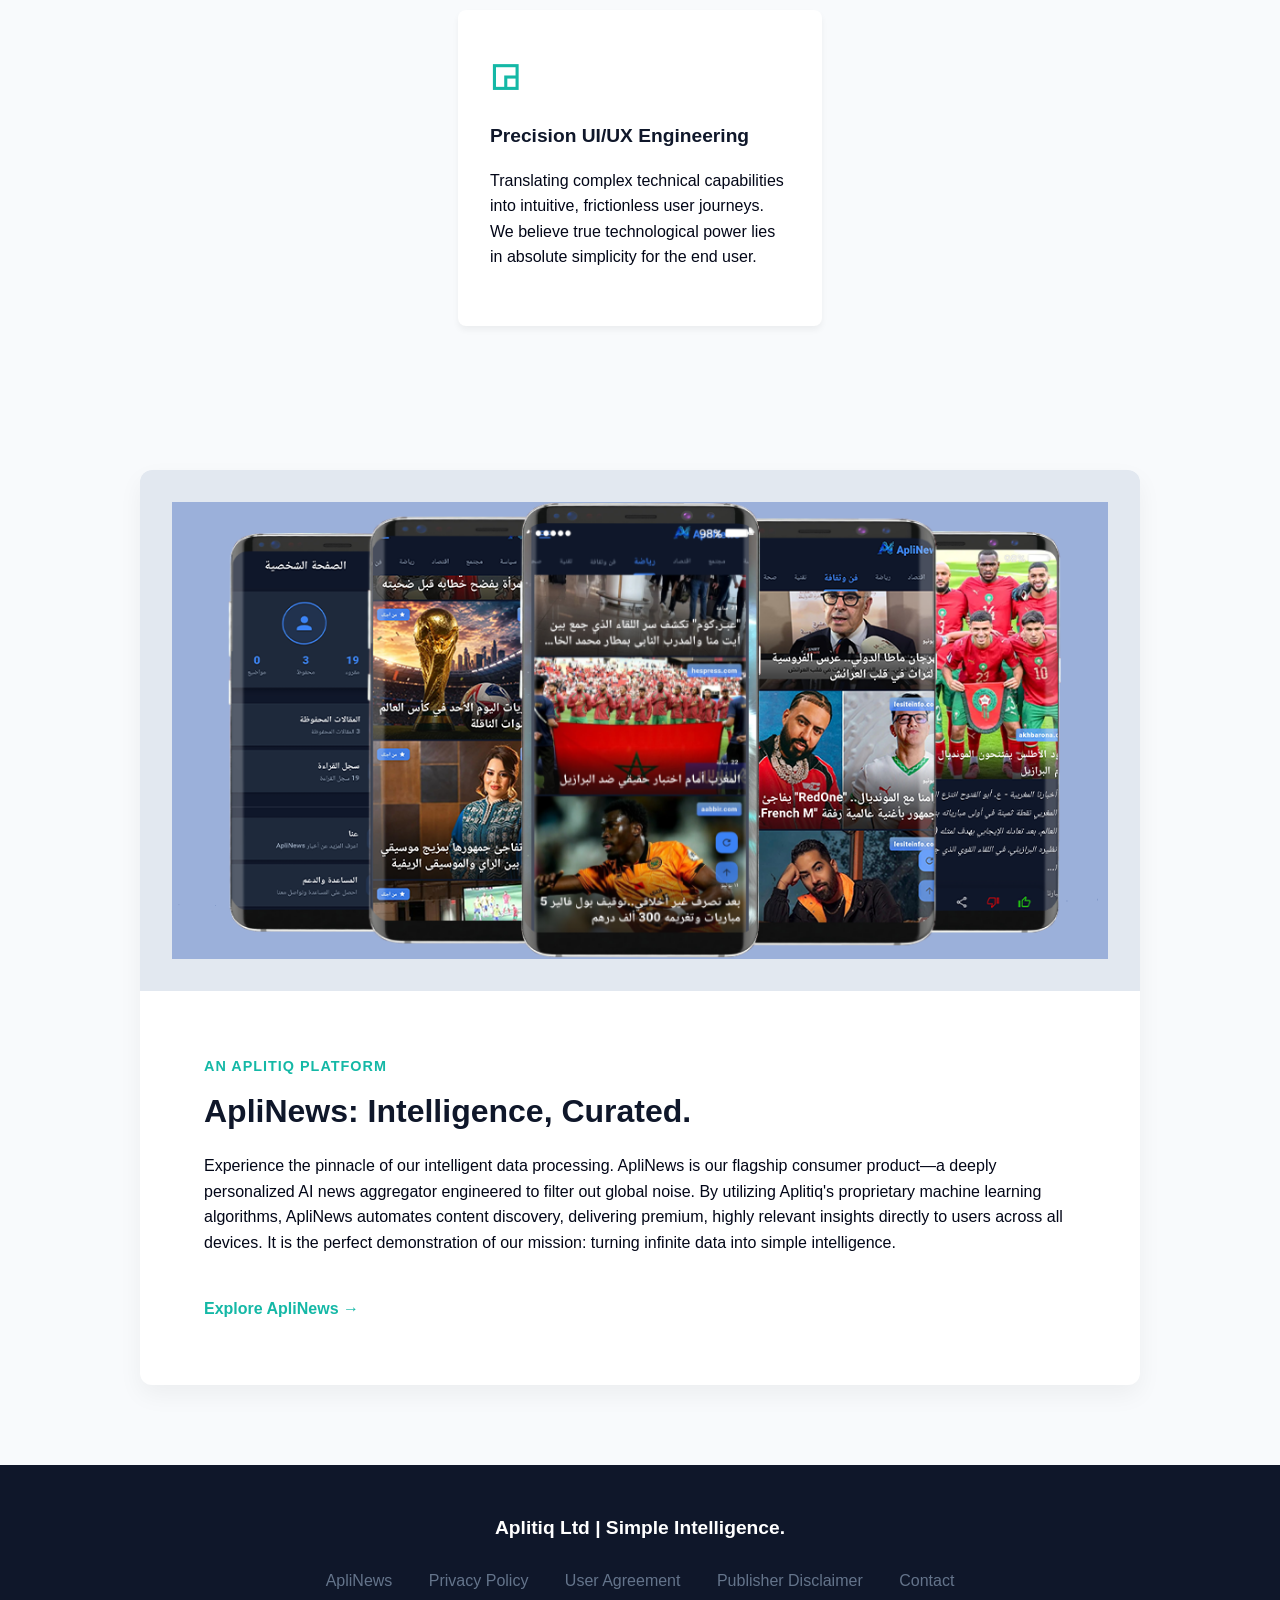
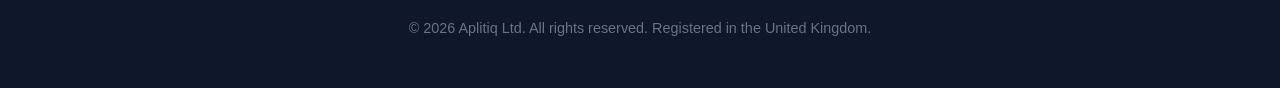
==== commit 14198cfd: "add images/maroc-Feature-Graphic.png" ====
--- a/index.html
+++ b/index.html
@@ -177,12 +177,12 @@
 
         .product-visual {
             flex: 1;
-            min-width: 300px;
+            min-width: 400px;
             background-color: #E2E8F0;
             display: flex;
             align-items: center;
             justify-content: center;
-            padding: 0;
+            padding: 2rem;
         }
 
         .product-visual img {
@@ -190,7 +190,7 @@
             height: auto;
             display: block;
             object-fit: contain;
-            max-width: 400px;
+            max-width: 100%;
         }
 
         .product-copy {
